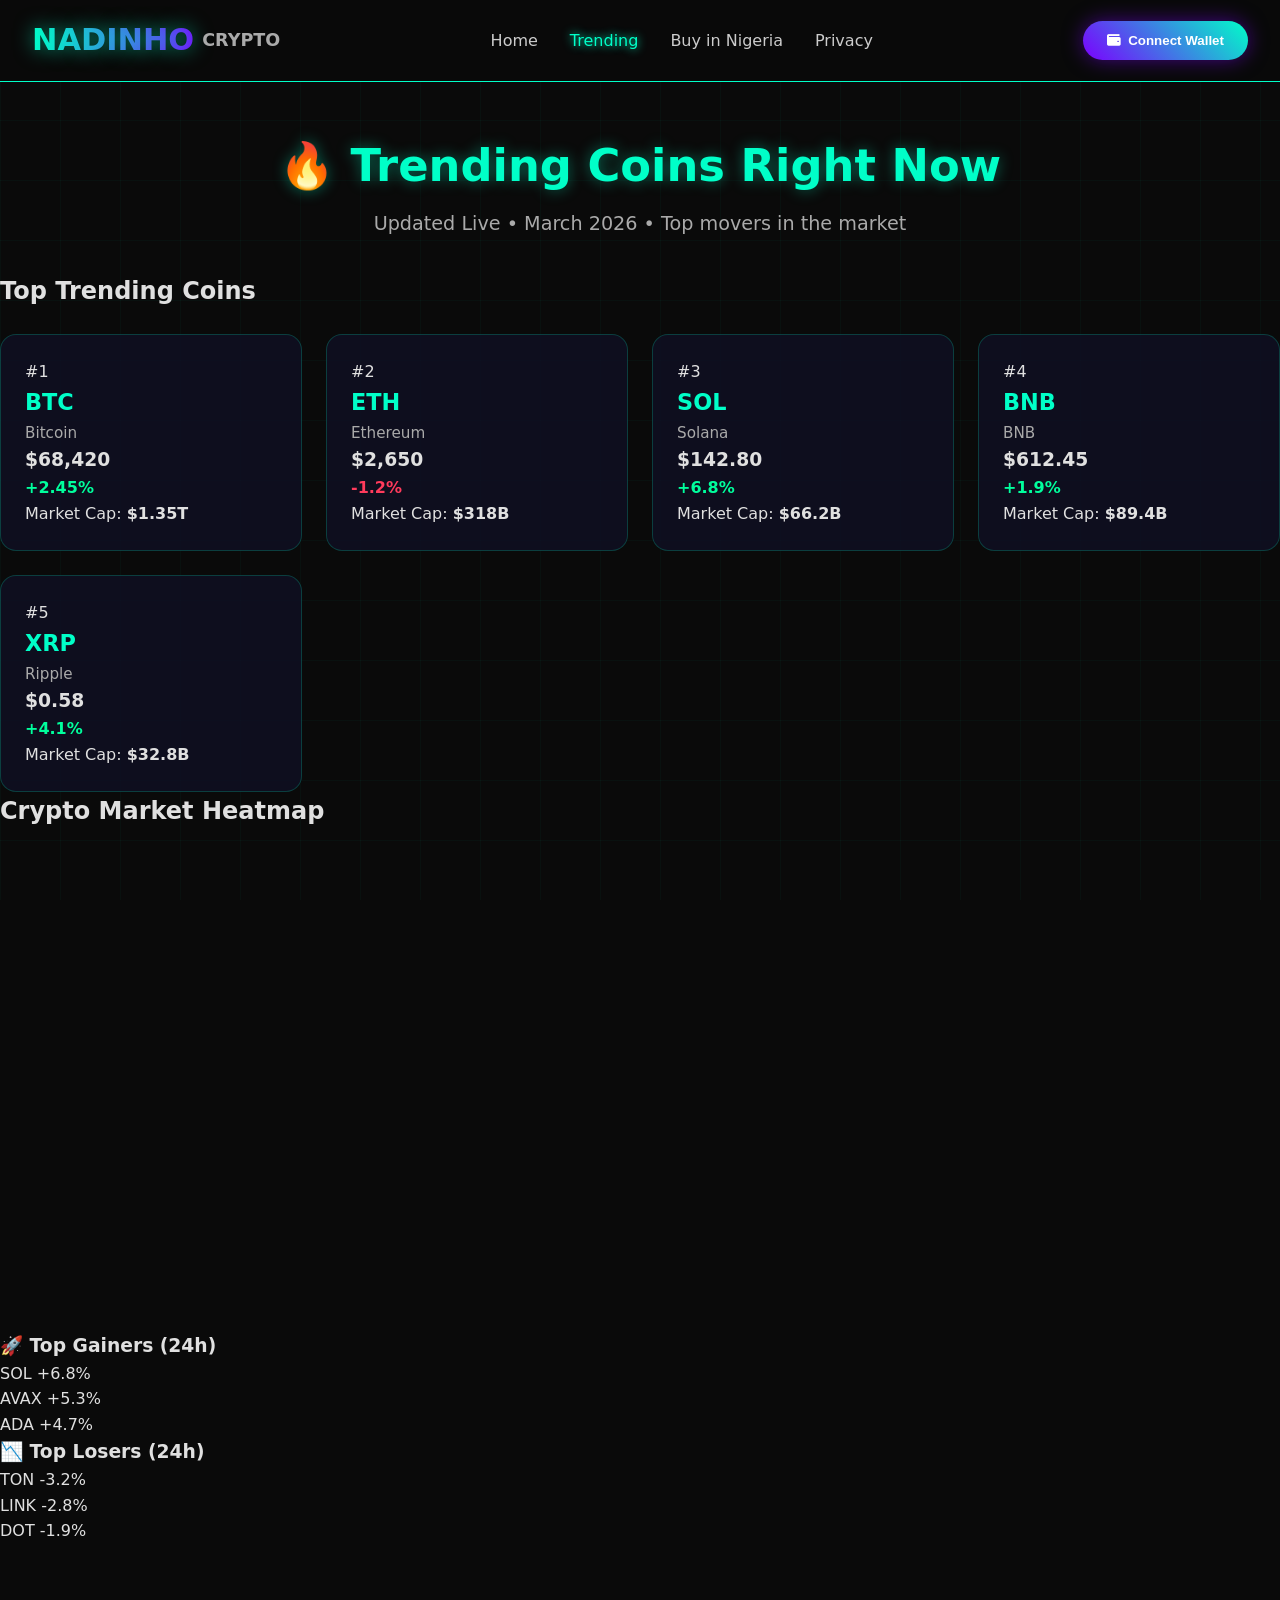
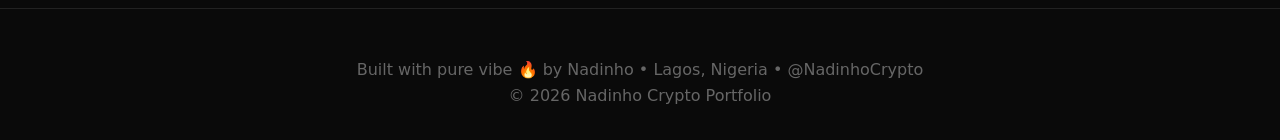
==== trending.html @ 291e9f3f "Add files via upload Commit The Crypto portfolio" ====
<!DOCTYPE html>
<html lang="en">
<head>
    <meta charset="UTF-8">
    <meta name="viewport" content="width=device-width, initial-scale=1.0">
    <title>Trending Coins - Nadinho Crypto</title>
    
    <!-- CSS Link -->
    <link rel="stylesheet" href="css/style.css">
    <link rel="stylesheet" href="https://cdnjs.cloudflare.com/ajax/libs/font-awesome/6.5.0/css/all.min.css">
</head>
<body>

    <!-- NAVBAR -->
    <nav class="navbar">
        <div class="nav-container">
            <div class="logo">
                <span class="neon-text">NADINHO</span>
                <span class="crypto">CRYPTO</span>
            </div>
            
            <div class="nav-links">
                <a href="index.html">Home</a>
                <a href="trending.html" class="active">Trending</a>
                <a href="where-to-buy.html">Buy in Nigeria</a>
                <a href="privacy-policy.html">Privacy</a>
            </div>
            
            <button onclick="connectWallet()" class="connect-btn">
                <i class="fas fa-wallet"></i> Connect Wallet
            </button>
        </div>
    </nav>

    <!-- PAGE HEADER -->
    <section class="page-header">
        <h1>🔥 Trending Coins Right Now</h1>
        <p class="subtitle">Updated Live • March 2026 • Top movers in the market</p>
    </section>

    <!-- TRENDING COINS GRID -->
    <section class="trending-section">
        <div class="section-header">
            <h2>Top Trending Coins</h2>
        </div>
        
        <div class="coins-grid">
            
            <!-- Coin 1 -->
            <div class="coin-card trending-card">
                <div class="coin-rank">#1</div>
                <div class="coin-info">
                    <span class="coin-symbol">BTC</span>
                    <span class="coin-name">Bitcoin</span>
                </div>
                <div class="coin-price">
                    <h3>$68,420</h3>
                    <span class="change positive">+2.45%</span>
                </div>
                <div class="coin-marketcap">
                    Market Cap: <strong>$1.35T</strong>
                </div>
            </div>

            <!-- Coin 2 -->
            <div class="coin-card trending-card">
                <div class="coin-rank">#2</div>
                <div class="coin-info">
                    <span class="coin-symbol">ETH</span>
                    <span class="coin-name">Ethereum</span>
                </div>
                <div class="coin-price">
                    <h3>$2,650</h3>
                    <span class="change negative">-1.2%</span>
                </div>
                <div class="coin-marketcap">
                    Market Cap: <strong>$318B</strong>
                </div>
            </div>

            <!-- Coin 3 -->
            <div class="coin-card trending-card">
                <div class="coin-rank">#3</div>
                <div class="coin-info">
                    <span class="coin-symbol">SOL</span>
                    <span class="coin-name">Solana</span>
                </div>
                <div class="coin-price">
                    <h3>$142.80</h3>
                    <span class="change positive">+6.8%</span>
                </div>
                <div class="coin-marketcap">
                    Market Cap: <strong>$66.2B</strong>
                </div>
            </div>

            <!-- Coin 4 -->
            <div class="coin-card trending-card">
                <div class="coin-rank">#4</div>
                <div class="coin-info">
                    <span class="coin-symbol">BNB</span>
                    <span class="coin-name">BNB</span>
                </div>
                <div class="coin-price">
                    <h3>$612.45</h3>
                    <span class="change positive">+1.9%</span>
                </div>
                <div class="coin-marketcap">
                    Market Cap: <strong>$89.4B</strong>
                </div>
            </div>

            <!-- Coin 5 -->
            <div class="coin-card trending-card">
                <div class="coin-rank">#5</div>
                <div class="coin-info">
                    <span class="coin-symbol">XRP</span>
                    <span class="coin-name">Ripple</span>
                </div>
                <div class="coin-price">
                    <h3>$0.58</h3>
                    <span class="change positive">+4.1%</span>
                </div>
                <div class="coin-marketcap">
                    Market Cap: <strong>$32.8B</strong>
                </div>
            </div>

        </div>
    </section>

    <!-- MARKET SCREENER / HEATMAP (Optional TradingView) -->
    <section class="screener-section">
        <div class="section-header">
            <h2>Crypto Market Heatmap</h2>
        </div>
        
        <!-- TradingView Crypto Screener Widget -->
        <div class="tradingview-widget-container" style="height: 500px; width: 100%;">
            <div class="tradingview-widget-container__widget"></div>
            <script type="text/javascript" src="https://s3.tradingview.com/external-embedding/embed-widget-crypto-coins-heatmap.js" async>
            {
                "width": "100%",
                "height": "500",
                "colorTheme": "dark",
                "isTransparent": true,
                "locale": "en"
            }
            </script>
        </div>
    </section>

    <!-- TOP GAINERS & LOSERS -->
    <section class="gainers-losers">
        <div class="gainers">
            <h3>🚀 Top Gainers (24h)</h3>
            <ul>
                <li>SOL <span class="positive">+6.8%</span></li>
                <li>AVAX <span class="positive">+5.3%</span></li>
                <li>ADA <span class="positive">+4.7%</span></li>
            </ul>
        </div>
        <div class="losers">
            <h3>📉 Top Losers (24h)</h3>
            <ul>
                <li>TON <span class="negative">-3.2%</span></li>
                <li>LINK <span class="negative">-2.8%</span></li>
                <li>DOT <span class="negative">-1.9%</span></li>
            </ul>
        </div>
    </section>

    <footer>
        <p>Built with pure vibe 🔥 by Nadinho • Lagos, Nigeria • @NadinhoCrypto</p>
        <p>© 2026 Nadinho Crypto Portfolio</p>
    </footer>

    <!-- JavaScript -->
    <script src="js/script.js"></script>
</body>
</html>
---- css/style.css ----
/* =============================================
   NADINHO CRYPTO PORTFOLIO - WEB3 STYLE CSS
   ============================================= */

* {
    margin: 0;
    padding: 0;
    box-sizing: border-box;
}

body {
    background: #0a0a0a;
    color: #e0e0e0;
    font-family: 'Segoe UI', system-ui, sans-serif;
    line-height: 1.6;
    overflow-x: hidden;
}

/* Blockchain Grid Background */
body::before {
    content: '';
    position: fixed;
    inset: 0;
    background-image: 
        linear-gradient(rgba(0, 255, 200, 0.03) 1px, transparent 1px),
        linear-gradient(90deg, rgba(0, 255, 200, 0.03) 1px, transparent 1px);
    background-size: 60px 60px;
    pointer-events: none;
    z-index: -1;
}

/* ==================== NAVBAR ==================== */
.navbar {
    background: rgba(10, 10, 10, 0.95);
    backdrop-filter: blur(12px);
    border-bottom: 1px solid #00ffc8;
    position: sticky;
    top: 0;
    z-index: 1000;
    padding: 1rem 0;
}

.nav-container {
    max-width: 1400px;
    margin: 0 auto;
    padding: 0 2rem;
    display: flex;
    justify-content: space-between;
    align-items: center;
    flex-wrap: wrap;
    gap: 1rem;
}

.logo {
    font-size: 1.9rem;
    font-weight: 700;
    display: flex;
    align-items: center;
    gap: 8px;
}

.neon-text {
    background: linear-gradient(90deg, #00ffc8, #7b00ff);
    -webkit-background-clip: text;
    -webkit-text-fill-color: transparent;
    text-shadow: 0 0 20px rgba(0, 255, 200, 0.6);
}

.crypto {
    color: #aaa;
    font-size: 1.1rem;
}

.nav-links {
    display: flex;
    gap: 2rem;
    flex-wrap: wrap;
}

.nav-links a {
    color: #ccc;
    text-decoration: none;
    font-weight: 500;
    transition: all 0.3s;
}

.nav-links a:hover,
.nav-links a.active {
    color: #00ffc8;
    text-shadow: 0 0 10px #00ffc8;
}

.connect-btn {
    background: linear-gradient(45deg, #7b00ff, #00ffc8);
    color: white;
    border: none;
    padding: 12px 24px;
    border-radius: 50px;
    font-weight: 600;
    cursor: pointer;
    box-shadow: 0 0 20px rgba(123, 0, 255, 0.5);
    transition: all 0.3s ease;
    display: flex;
    align-items: center;
    gap: 8px;
}

.connect-btn:hover {
    transform: translateY(-3px);
    box-shadow: 0 0 30px rgba(0, 255, 200, 0.8);
}

/* ==================== PAGE HEADER ==================== */
.page-header {
    text-align: center;
    padding: 3rem 2rem 2rem;
}

.page-header h1 {
    font-size: 2.8rem;
    color: #00ffc8;
    margin-bottom: 0.5rem;
    text-shadow: 0 0 15px rgba(0, 255, 200, 0.4);
}

.subtitle {
    color: #aaa;
    font-size: 1.2rem;
}

/* ==================== GLASS CARDS ==================== */
.glass-card {
    background: rgba(20, 20, 40, 0.75);
    border: 1px solid rgba(0, 255, 200, 0.2);
    border-radius: 20px;
    padding: 2rem;
    margin-bottom: 2.5rem;
    box-shadow: 0 0 25px rgba(123, 0, 255, 0.15);
    backdrop-filter: blur(10px);
}

/* ==================== HERO SECTION ==================== */
.hero {
    min-height: 60vh;
    display: flex;
    align-items: center;
    justify-content: center;
    text-align: center;
    padding: 4rem 2rem;
}

.hero-content {
    max-width: 700px;
}

.profile-pic {
    width: 160px;
    height: 160px;
    border-radius: 50%;
    border: 5px solid #00ffc8;
    box-shadow: 0 0 40px rgba(0, 255, 200, 0.6);
    margin-bottom: 1.5rem;
}

.tagline {
    font-size: 1.8rem;
    color: #00ffc8;
    margin: 1rem 0;
}

.location {
    color: #888;
    font-size: 1.2rem;
    margin-bottom: 2rem;
}

.portfolio-value {
    background: rgba(10, 10, 30, 0.8);
    padding: 1.5rem;
    border-radius: 16px;
    margin: 2rem 0;
    border: 1px solid #00ffc8;
}

.portfolio-value h2 {
    font-size: 2.8rem;
    color: #fff;
    margin: 0.5rem 0;
}

.change.positive { color: #00ff9d; }
.change.negative { color: #ff3b5c; }

/* Buttons */
.btn-primary {
    background: linear-gradient(45deg, #00ffc8, #7b00ff);
    color: #000;
    padding: 14px 32px;
    border: none;
    border-radius: 50px;
    font-size: 1.1rem;
    font-weight: 600;
    text-decoration: none;
    display: inline-block;
    margin-top: 1rem;
    transition: all 0.3s;
}

.btn-primary:hover {
    transform: scale(1.05);
    box-shadow: 0 0 30px rgba(0, 255, 200, 0.7);
}

.btn-platform {
    background: #00ffc8;
    color: #000;
    padding: 10px 20px;
    border-radius: 50px;
    text-decoration: none;
    font-weight: 600;
    display: inline-block;
    margin-top: 1rem;
}

/* ==================== COIN CARDS ==================== */
.coin-card, .trending-card {
    background: rgba(15, 15, 35, 0.8);
    border: 1px solid rgba(0, 255, 200, 0.2);
    border-radius: 16px;
    padding: 1.5rem;
    transition: all 0.3s ease;
}

.coin-card:hover, .trending-card:hover {
    transform: translateY(-8px);
    border-color: #00ffc8;
    box-shadow: 0 0 25px rgba(0, 255, 200, 0.3);
}

.coin-symbol {
    font-size: 1.4rem;
    font-weight: 700;
    color: #00ffc8;
}

.coin-name {
    display: block;
    color: #aaa;
    font-size: 0.95rem;
}

.change {
    font-weight: 600;
}

/* Grid Layouts */
.holdings-grid, .coins-grid, .platforms-grid {
    display: grid;
    grid-template-columns: repeat(auto-fit, minmax(280px, 1fr));
    gap: 1.5rem;
    margin-top: 1.5rem;
}

/* Stats */
.stats-grid {
    display: grid;
    grid-template-columns: repeat(auto-fit, minmax(220px, 1fr));
    gap: 1.5rem;
}

.stat-card {
    background: rgba(20, 20, 40, 0.8);
    padding: 1.5rem;
    border-radius: 16px;
    text-align: center;
    border: 1px solid #333;
}

/* Steps */
.steps {
    display: grid;
    grid-template-columns: repeat(auto-fit, minmax(280px, 1fr));
    gap: 1.5rem;
}

.step {
    display: flex;
    gap: 1rem;
}

.step-number {
    width: 50px;
    height: 50px;
    background: linear-gradient(45deg, #7b00ff, #00ffc8);
    color: #000;
    font-weight: bold;
    border-radius: 50%;
    display: flex;
    align-items: center;
    justify-content: center;
    flex-shrink: 0;
}

/* Footer */
footer {
    text-align: center;
    padding: 3rem 2rem 2rem;
    color: #666;
    border-top: 1px solid #222;
    margin-top: 4rem;
}

/* Responsive */
@media (max-width: 768px) {
    .nav-links {
        gap: 1rem;
        font-size: 0.95rem;
    }
    
    .hero {
        min-height: 50vh;
        padding: 2rem 1rem;
    }
    
    .page-header h1 {
        font-size: 2.2rem;
    }
}
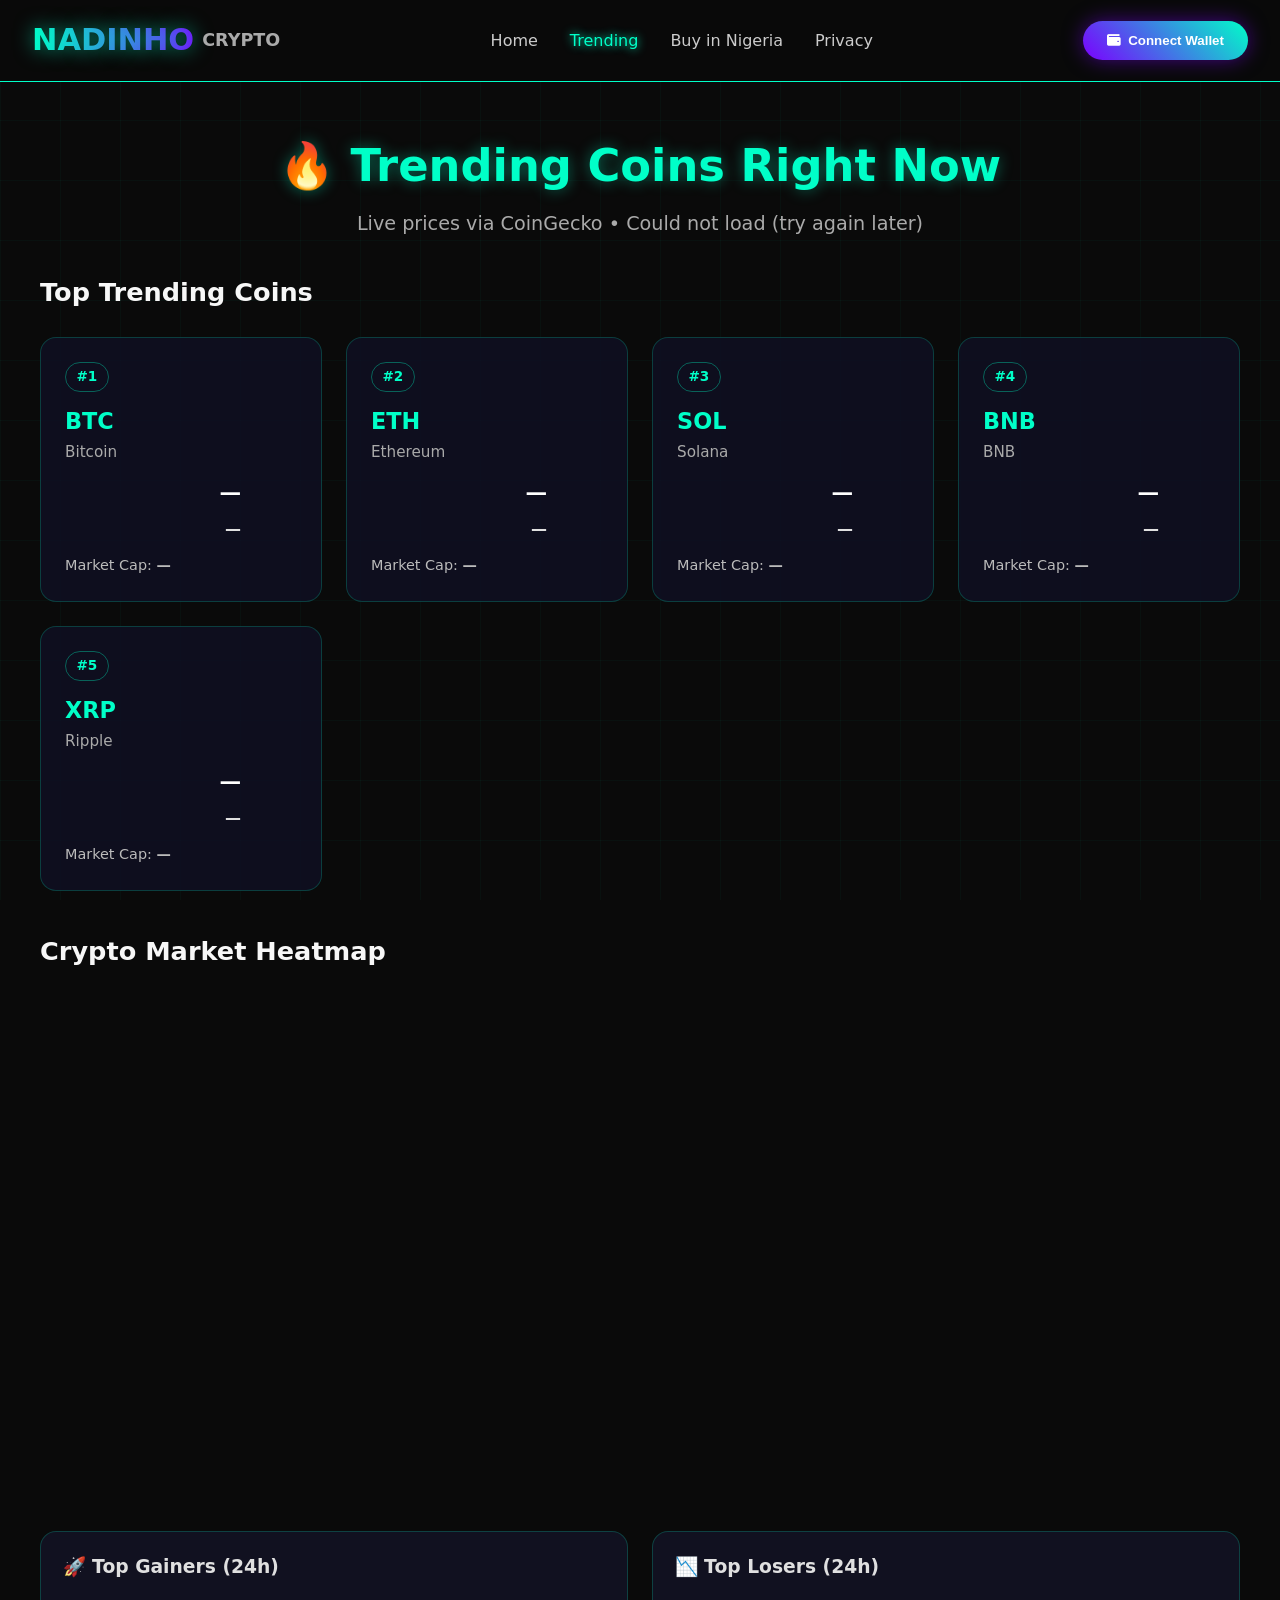
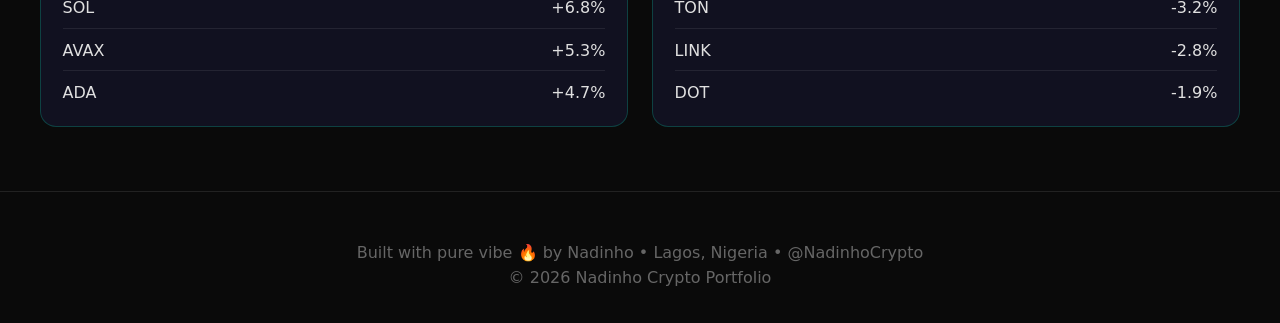
==== commit d58fda0e: "Add files via upload" ====
--- a/trending.html
+++ b/trending.html
@@ -35,7 +35,7 @@
     <!-- PAGE HEADER -->
     <section class="page-header">
         <h1>🔥 Trending Coins Right Now</h1>
-        <p class="subtitle">Updated Live • March 2026 • Top movers in the market</p>
+        <p class="subtitle">Live prices via CoinGecko • <span id="prices-updated-at">Loading…</span></p>
     </section>
 
     <!-- TRENDING COINS GRID -->
@@ -47,82 +47,92 @@
         <div class="coins-grid">
             
             <!-- Coin 1 -->
-            <div class="coin-card trending-card">
+            <div class="coin-card trending-card" data-coin-id="bitcoin">
                 <div class="coin-rank">#1</div>
-                <div class="coin-info">
-                    <span class="coin-symbol">BTC</span>
-                    <span class="coin-name">Bitcoin</span>
-                </div>
-                <div class="coin-price">
-                    <h3>$68,420</h3>
-                    <span class="change positive">+2.45%</span>
+                <div class="trending-card__body">
+                    <div class="coin-info">
+                        <span class="coin-symbol">BTC</span>
+                        <span class="coin-name">Bitcoin</span>
+                    </div>
+                    <div class="coin-price">
+                        <h3 class="coin-spot-price">—</h3>
+                        <span class="change coin-24h-change">—</span>
+                    </div>
                 </div>
                 <div class="coin-marketcap">
-                    Market Cap: <strong>$1.35T</strong>
+                    Market Cap: <strong class="coin-mcap-value">—</strong>
                 </div>
             </div>
 
             <!-- Coin 2 -->
-            <div class="coin-card trending-card">
+            <div class="coin-card trending-card" data-coin-id="ethereum">
                 <div class="coin-rank">#2</div>
-                <div class="coin-info">
-                    <span class="coin-symbol">ETH</span>
-                    <span class="coin-name">Ethereum</span>
-                </div>
-                <div class="coin-price">
-                    <h3>$2,650</h3>
-                    <span class="change negative">-1.2%</span>
+                <div class="trending-card__body">
+                    <div class="coin-info">
+                        <span class="coin-symbol">ETH</span>
+                        <span class="coin-name">Ethereum</span>
+                    </div>
+                    <div class="coin-price">
+                        <h3 class="coin-spot-price">—</h3>
+                        <span class="change coin-24h-change">—</span>
+                    </div>
                 </div>
                 <div class="coin-marketcap">
-                    Market Cap: <strong>$318B</strong>
+                    Market Cap: <strong class="coin-mcap-value">—</strong>
                 </div>
             </div>
 
             <!-- Coin 3 -->
-            <div class="coin-card trending-card">
+            <div class="coin-card trending-card" data-coin-id="solana">
                 <div class="coin-rank">#3</div>
-                <div class="coin-info">
-                    <span class="coin-symbol">SOL</span>
-                    <span class="coin-name">Solana</span>
-                </div>
-                <div class="coin-price">
-                    <h3>$142.80</h3>
-                    <span class="change positive">+6.8%</span>
+                <div class="trending-card__body">
+                    <div class="coin-info">
+                        <span class="coin-symbol">SOL</span>
+                        <span class="coin-name">Solana</span>
+                    </div>
+                    <div class="coin-price">
+                        <h3 class="coin-spot-price">—</h3>
+                        <span class="change coin-24h-change">—</span>
+                    </div>
                 </div>
                 <div class="coin-marketcap">
-                    Market Cap: <strong>$66.2B</strong>
+                    Market Cap: <strong class="coin-mcap-value">—</strong>
                 </div>
             </div>
 
             <!-- Coin 4 -->
-            <div class="coin-card trending-card">
+            <div class="coin-card trending-card" data-coin-id="binancecoin">
                 <div class="coin-rank">#4</div>
-                <div class="coin-info">
-                    <span class="coin-symbol">BNB</span>
-                    <span class="coin-name">BNB</span>
-                </div>
-                <div class="coin-price">
-                    <h3>$612.45</h3>
-                    <span class="change positive">+1.9%</span>
+                <div class="trending-card__body">
+                    <div class="coin-info">
+                        <span class="coin-symbol">BNB</span>
+                        <span class="coin-name">BNB</span>
+                    </div>
+                    <div class="coin-price">
+                        <h3 class="coin-spot-price">—</h3>
+                        <span class="change coin-24h-change">—</span>
+                    </div>
                 </div>
                 <div class="coin-marketcap">
-                    Market Cap: <strong>$89.4B</strong>
+                    Market Cap: <strong class="coin-mcap-value">—</strong>
                 </div>
             </div>
 
             <!-- Coin 5 -->
-            <div class="coin-card trending-card">
+            <div class="coin-card trending-card" data-coin-id="ripple">
                 <div class="coin-rank">#5</div>
-                <div class="coin-info">
-                    <span class="coin-symbol">XRP</span>
-                    <span class="coin-name">Ripple</span>
-                </div>
-                <div class="coin-price">
-                    <h3>$0.58</h3>
-                    <span class="change positive">+4.1%</span>
+                <div class="trending-card__body">
+                    <div class="coin-info">
+                        <span class="coin-symbol">XRP</span>
+                        <span class="coin-name">Ripple</span>
+                    </div>
+                    <div class="coin-price">
+                        <h3 class="coin-spot-price">—</h3>
+                        <span class="change coin-24h-change">—</span>
+                    </div>
                 </div>
                 <div class="coin-marketcap">
-                    Market Cap: <strong>$32.8B</strong>
+                    Market Cap: <strong class="coin-mcap-value">—</strong>
                 </div>
             </div>
 
--- a/css/style.css
+++ b/css/style.css
@@ -14,6 +14,17 @@
     font-family: 'Segoe UI', system-ui, sans-serif;
     line-height: 1.6;
     overflow-x: hidden;
+}
+
+img {
+    max-width: 100%;
+    display: block;
+}
+
+section,
+.main-content {
+    width: min(1200px, calc(100% - 3rem));
+    margin: 0 auto 2.5rem;
 }
 
 /* Blockchain Grid Background */
@@ -114,6 +125,8 @@
 .page-header {
     text-align: center;
     padding: 3rem 2rem 2rem;
+    width: min(1200px, calc(100% - 3rem));
+    margin: 0 auto;
 }
 
 .page-header h1 {
@@ -139,6 +152,29 @@
     backdrop-filter: blur(10px);
 }
 
+.section-header {
+    display: flex;
+    justify-content: space-between;
+    align-items: center;
+    gap: 1rem;
+    margin-bottom: 1.2rem;
+}
+
+.section-header h2 {
+    font-size: clamp(1.3rem, 2vw, 1.9rem);
+    color: #f7f7f7;
+}
+
+.view-all {
+    color: #00ffc8;
+    text-decoration: none;
+    font-weight: 600;
+}
+
+.view-all:hover {
+    text-shadow: 0 0 10px #00ffc8;
+}
+
 /* ==================== HERO SECTION ==================== */
 .hero {
     min-height: 60vh;
@@ -147,6 +183,8 @@
     justify-content: center;
     text-align: center;
     padding: 4rem 2rem;
+    width: min(1200px, calc(100% - 3rem));
+    margin: 0 auto;
 }
 
 .hero-content {
@@ -231,6 +269,31 @@
     transition: all 0.3s ease;
 }
 
+.coin-card {
+    display: grid;
+    gap: 0.8rem;
+}
+
+.coin-price h3,
+.coin-value h3 {
+    font-size: 1.35rem;
+    color: #fff;
+}
+
+.coin-rank {
+    width: max-content;
+    padding: 0.2rem 0.65rem;
+    border: 1px solid rgba(0, 255, 200, 0.35);
+    border-radius: 999px;
+    color: #00ffc8;
+    font-weight: 700;
+    font-size: 0.85rem;
+}
+
+.coin-marketcap {
+    color: #bbb;
+}
+
 .coin-card:hover, .trending-card:hover {
     transform: translateY(-8px);
     border-color: #00ffc8;
@@ -253,12 +316,116 @@
     font-weight: 600;
 }
 
-/* Grid Layouts */
-.holdings-grid, .coins-grid, .platforms-grid {
+/* Grid Layouts — fluid columns down to one card per row on narrow screens */
+.holdings-grid,
+.coins-grid,
+.platforms-grid {
     display: grid;
-    grid-template-columns: repeat(auto-fit, minmax(280px, 1fr));
-    gap: 1.5rem;
+    grid-template-columns: repeat(auto-fill, minmax(min(100%, 260px), 1fr));
+    gap: clamp(1rem, 2vw, 1.5rem);
     margin-top: 1.5rem;
+}
+
+/* Holdings: row on desktop, stack on narrow viewports */
+.coin-card--holding {
+    min-width: 0;
+}
+
+.coin-card--holding .coin-row-main {
+    display: flex;
+    flex-wrap: wrap;
+    justify-content: space-between;
+    align-items: flex-start;
+    gap: 0.75rem 1rem;
+}
+
+.coin-card--holding .coin-info {
+    flex: 1 1 auto;
+    min-width: 0;
+}
+
+.coin-card--holding .coin-value {
+    flex: 0 1 auto;
+    text-align: right;
+    min-width: min(100%, 12rem);
+}
+
+.coin-card--holding .coin-amount {
+    font-size: 0.9rem;
+    color: #aaa;
+    margin-bottom: 0.2rem;
+}
+
+.coin-card--holding .coin-usd-value {
+    font-variant-numeric: tabular-nums;
+}
+
+.coin-card--holding .coin-24h-change {
+    margin-top: 0.25rem;
+}
+
+/* Trending: rank + price row stays readable on small screens */
+.trending-card {
+    display: flex;
+    flex-direction: column;
+    gap: 0.75rem;
+    min-width: 0;
+}
+
+.trending-card__body {
+    display: flex;
+    flex-wrap: wrap;
+    justify-content: space-between;
+    align-items: flex-start;
+    gap: 0.75rem 1rem;
+}
+
+.trending-card .coin-info {
+    flex: 1 1 auto;
+    min-width: 0;
+}
+
+.trending-card .coin-price {
+    flex: 0 1 auto;
+    text-align: right;
+    min-width: min(100%, 11rem);
+}
+
+.trending-card .coin-price h3 {
+    font-variant-numeric: tabular-nums;
+}
+
+.trending-card .coin-24h-change {
+    display: inline-block;
+    margin-top: 0.35rem;
+}
+
+.trending-card .coin-marketcap {
+    font-size: 0.9rem;
+    color: #bbb;
+    word-break: break-word;
+}
+
+@media (max-width: 420px) {
+    .coin-card--holding .coin-row-main {
+        flex-direction: column;
+        align-items: stretch;
+    }
+
+    .coin-card--holding .coin-value {
+        text-align: left;
+        min-width: 0;
+    }
+
+    .trending-card__body {
+        flex-direction: column;
+        align-items: stretch;
+    }
+
+    .trending-card .coin-price {
+        text-align: left;
+        min-width: 0;
+    }
 }
 
 /* Stats */
@@ -274,6 +441,17 @@
     border-radius: 16px;
     text-align: center;
     border: 1px solid #333;
+}
+
+.stat-card h3 {
+    color: #bbb;
+    margin-bottom: 0.45rem;
+}
+
+.stat-card p {
+    font-size: 1.25rem;
+    font-weight: 700;
+    color: #fff;
 }
 
 /* Steps */
@@ -301,6 +479,84 @@
     flex-shrink: 0;
 }
 
+.step-content h3 {
+    margin-bottom: 0.3rem;
+}
+
+.platform-card {
+    background: rgba(15, 15, 35, 0.8);
+    border: 1px solid rgba(0, 255, 200, 0.2);
+    border-radius: 16px;
+    padding: 1.5rem;
+    transition: all 0.3s ease;
+}
+
+.platform-card:hover {
+    border-color: #00ffc8;
+    box-shadow: 0 0 20px rgba(0, 255, 200, 0.22);
+    transform: translateY(-4px);
+}
+
+.platform-card h3 {
+    margin-bottom: 0.4rem;
+}
+
+.platform-card ul,
+.tips-list,
+.privacy-content ul {
+    list-style-position: inside;
+    display: grid;
+    gap: 0.45rem;
+}
+
+.highlight {
+    color: #00ffc8;
+    font-weight: 600;
+    margin-bottom: 0.8rem;
+}
+
+.gainers-losers {
+    display: grid;
+    grid-template-columns: repeat(2, minmax(0, 1fr));
+    gap: 1.5rem;
+}
+
+.gainers,
+.losers,
+.note {
+    background: rgba(20, 20, 40, 0.75);
+    border: 1px solid rgba(0, 255, 200, 0.2);
+    border-radius: 16px;
+    padding: 1.25rem 1.35rem;
+}
+
+.gainers h3,
+.losers h3 {
+    margin-bottom: 0.8rem;
+}
+
+.gainers ul,
+.losers ul {
+    list-style: none;
+    display: grid;
+    gap: 0.55rem;
+}
+
+.gainers li,
+.losers li {
+    display: flex;
+    justify-content: space-between;
+    gap: 1rem;
+    border-bottom: 1px solid rgba(255, 255, 255, 0.08);
+    padding-bottom: 0.45rem;
+}
+
+.gainers li:last-child,
+.losers li:last-child {
+    border-bottom: none;
+    padding-bottom: 0;
+}
+
 /* Footer */
 footer {
     text-align: center;
@@ -311,18 +567,168 @@
 }
 
 /* Responsive */
+@media (max-width: 1024px) {
+    .nav-container {
+        padding: 0 1.25rem;
+    }
+
+    .connect-btn {
+        padding: 10px 18px;
+        font-size: 0.92rem;
+    }
+
+    .hero {
+        min-height: auto;
+        padding: 3rem 1rem;
+    }
+
+    .portfolio-value h2 {
+        font-size: 2.2rem;
+    }
+
+    .tradingview-widget-container {
+        height: 450px !important;
+    }
+}
+
 @media (max-width: 768px) {
+    section,
+    .main-content,
+    .page-header,
+    .hero {
+        width: min(1200px, calc(100% - 2rem));
+    }
+
+    .navbar {
+        padding: 0.85rem 0;
+    }
+
+    .nav-container {
+        justify-content: center;
+    }
+
+    .logo {
+        width: 100%;
+        justify-content: center;
+        font-size: 1.5rem;
+    }
+
     .nav-links {
+        width: 100%;
+        justify-content: center;
         gap: 1rem;
         font-size: 0.95rem;
     }
-    
+
+    .connect-btn {
+        width: 100%;
+        justify-content: center;
+    }
+
     .hero {
-        min-height: 50vh;
         padding: 2rem 1rem;
     }
-    
+
+    .profile-pic {
+        width: 130px;
+        height: 130px;
+    }
+
+    .tagline {
+        font-size: 1.35rem;
+    }
+
+    .location {
+        font-size: 1rem;
+    }
+
     .page-header h1 {
         font-size: 2.2rem;
     }
+
+    .section-header {
+        flex-direction: column;
+        align-items: flex-start;
+    }
+
+    .gainers-losers {
+        grid-template-columns: 1fr;
+    }
+
+    .step {
+        align-items: flex-start;
+    }
+
+    .tradingview-widget-container {
+        height: 390px !important;
+    }
+}
+
+@media (max-width: 480px) {
+    .logo {
+        font-size: 1.25rem;
+    }
+
+    .crypto {
+        font-size: 0.9rem;
+    }
+
+    .nav-links {
+        gap: 0.75rem 1rem;
+        font-size: 0.86rem;
+    }
+
+    .page-header {
+        padding: 2rem 0 1.2rem;
+    }
+
+    .page-header h1 {
+        font-size: 1.65rem;
+    }
+
+    .subtitle {
+        font-size: 1rem;
+    }
+
+    .glass-card,
+    .coin-card,
+    .trending-card,
+    .platform-card,
+    .stat-card {
+        padding: 1.1rem;
+        border-radius: 14px;
+    }
+
+    .portfolio-value {
+        padding: 1.1rem;
+    }
+
+    .portfolio-value h2 {
+        font-size: 1.8rem;
+    }
+
+    .btn-primary {
+        width: 100%;
+        text-align: center;
+        padding: 12px 16px;
+        font-size: 0.98rem;
+    }
+
+    .btn-platform {
+        width: 100%;
+        text-align: center;
+    }
+
+    .step {
+        flex-direction: column;
+    }
+
+    .step-number {
+        width: 42px;
+        height: 42px;
+    }
+
+    .tradingview-widget-container {
+        height: 330px !important;
+    }
 }
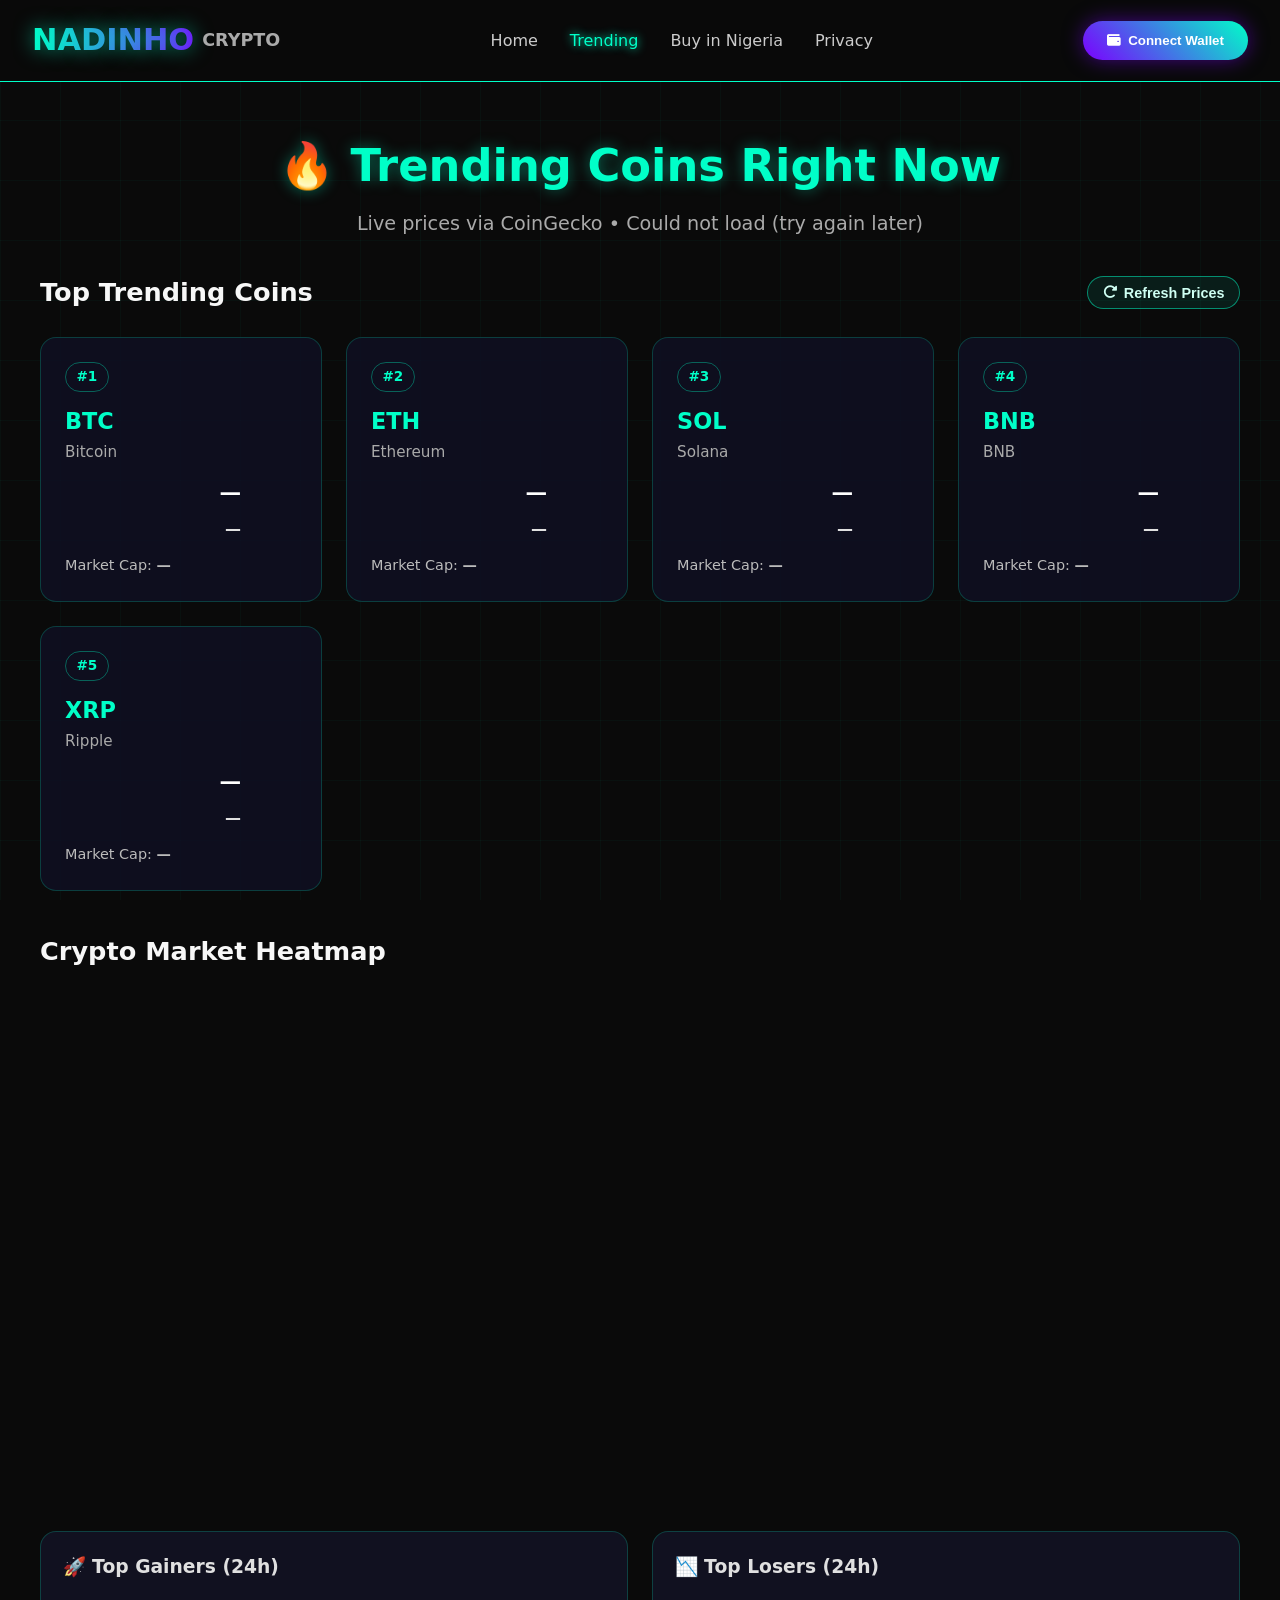
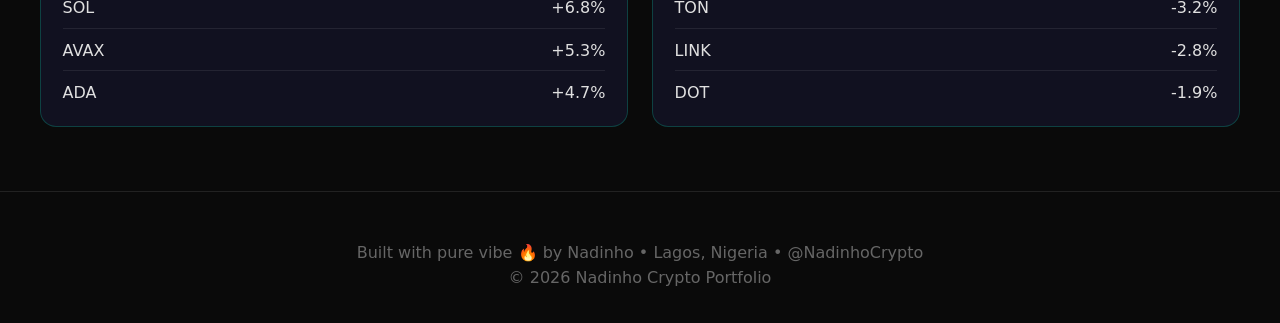
==== commit 810986a5: "Add files via upload" ====
--- a/trending.html
+++ b/trending.html
@@ -42,6 +42,11 @@
     <section class="trending-section">
         <div class="section-header">
             <h2>Top Trending Coins</h2>
+            <div class="section-actions">
+                <button class="refresh-prices-btn" data-refresh-prices>
+                    <i class="fas fa-rotate-right"></i> Refresh Prices
+                </button>
+            </div>
         </div>
         
         <div class="coins-grid">
--- a/css/style.css
+++ b/css/style.css
@@ -160,6 +160,13 @@
     margin-bottom: 1.2rem;
 }
 
+.section-actions {
+    display: flex;
+    align-items: center;
+    gap: 0.75rem;
+    flex-wrap: wrap;
+}
+
 .section-header h2 {
     font-size: clamp(1.3rem, 2vw, 1.9rem);
     color: #f7f7f7;
@@ -224,6 +231,12 @@
     font-size: 2.8rem;
     color: #fff;
     margin: 0.5rem 0;
+}
+
+#wallet-sync-status {
+    margin-top: 0.55rem;
+    font-size: 0.92rem;
+    color: #9ab;
 }
 
 .change.positive { color: #00ff9d; }
@@ -260,6 +273,31 @@
     margin-top: 1rem;
 }
 
+.refresh-prices-btn {
+    border: 1px solid rgba(0, 255, 200, 0.5);
+    background: rgba(0, 255, 200, 0.08);
+    color: #cffff3;
+    border-radius: 999px;
+    padding: 0.45rem 0.9rem;
+    font-size: 0.9rem;
+    font-weight: 600;
+    cursor: pointer;
+    display: inline-flex;
+    align-items: center;
+    gap: 0.45rem;
+    transition: all 0.2s ease;
+}
+
+.refresh-prices-btn:hover {
+    border-color: #00ffc8;
+    box-shadow: 0 0 12px rgba(0, 255, 200, 0.3);
+}
+
+.refresh-prices-btn:disabled {
+    opacity: 0.7;
+    cursor: wait;
+}
+
 /* ==================== COIN CARDS ==================== */
 .coin-card, .trending-card {
     background: rgba(15, 15, 35, 0.8);
@@ -651,6 +689,10 @@
         align-items: flex-start;
     }
 
+    .section-actions {
+        width: 100%;
+    }
+
     .gainers-losers {
         grid-template-columns: 1fr;
     }
